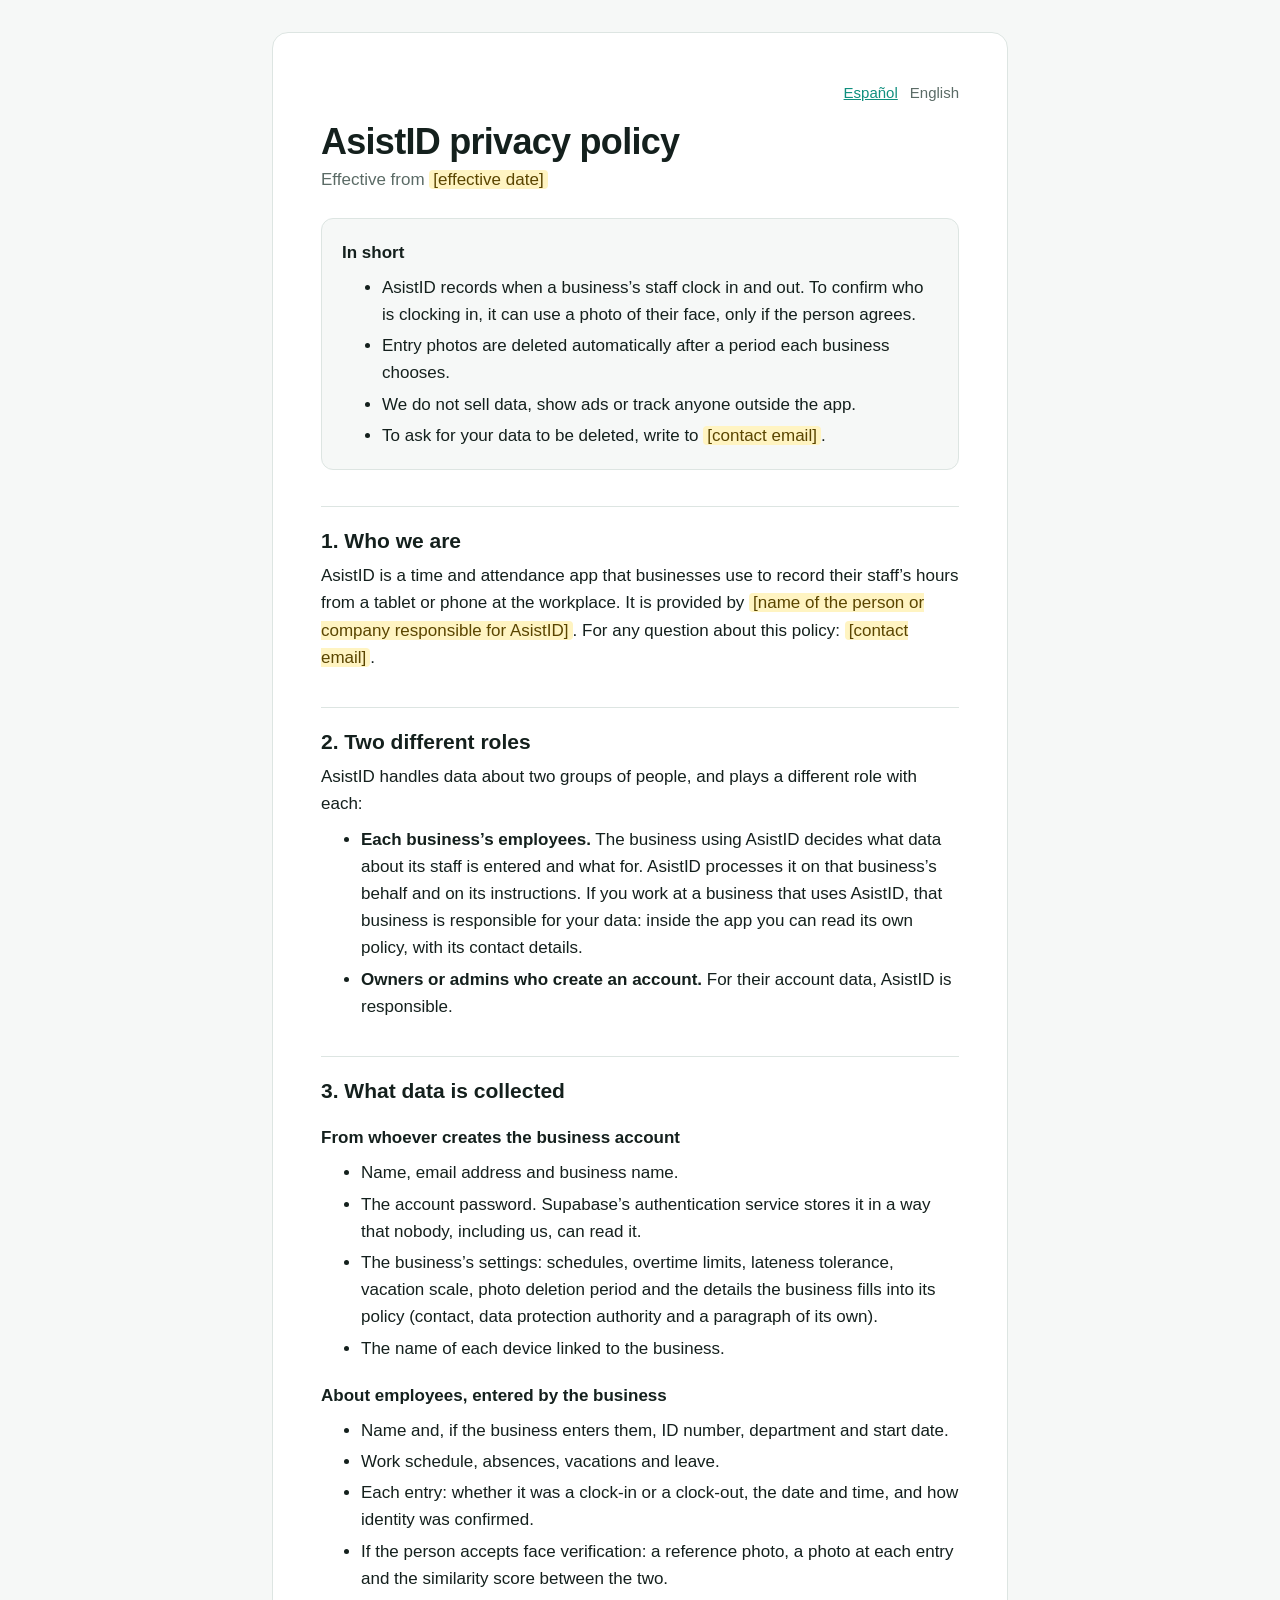
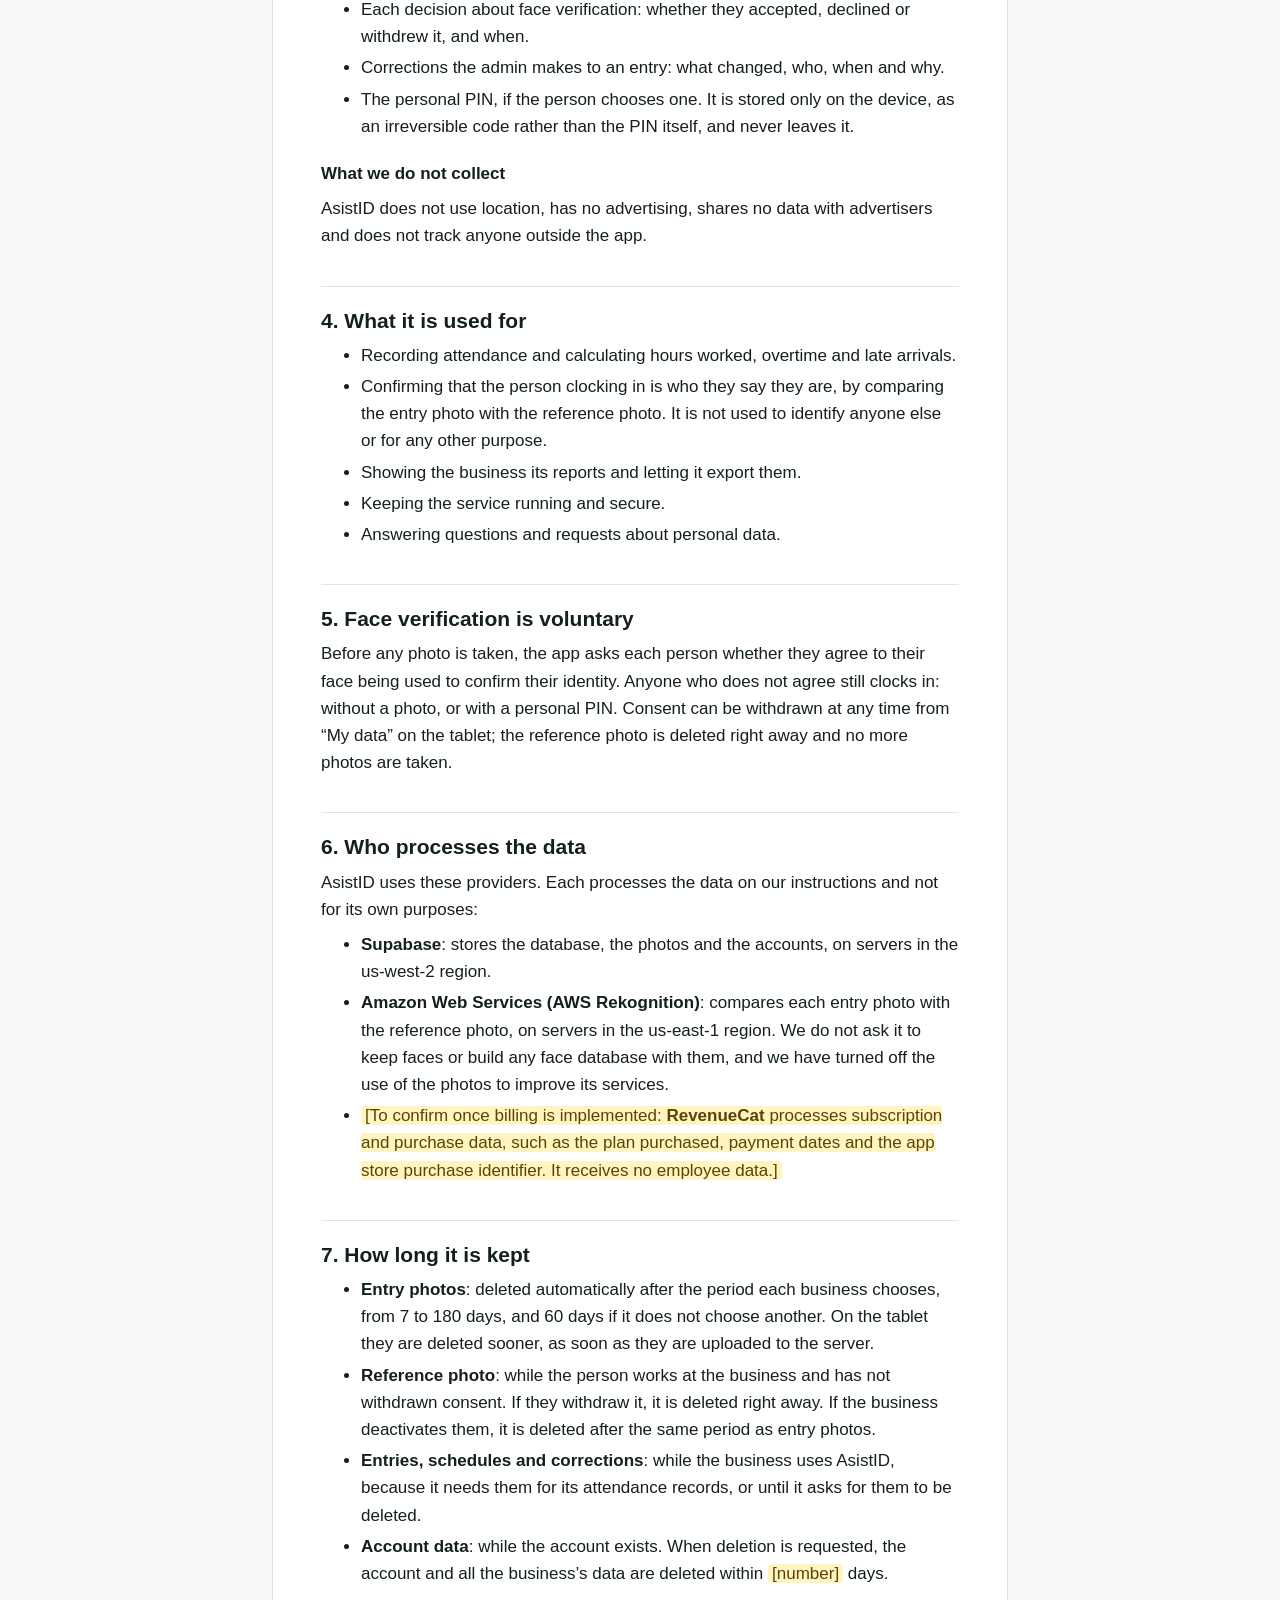
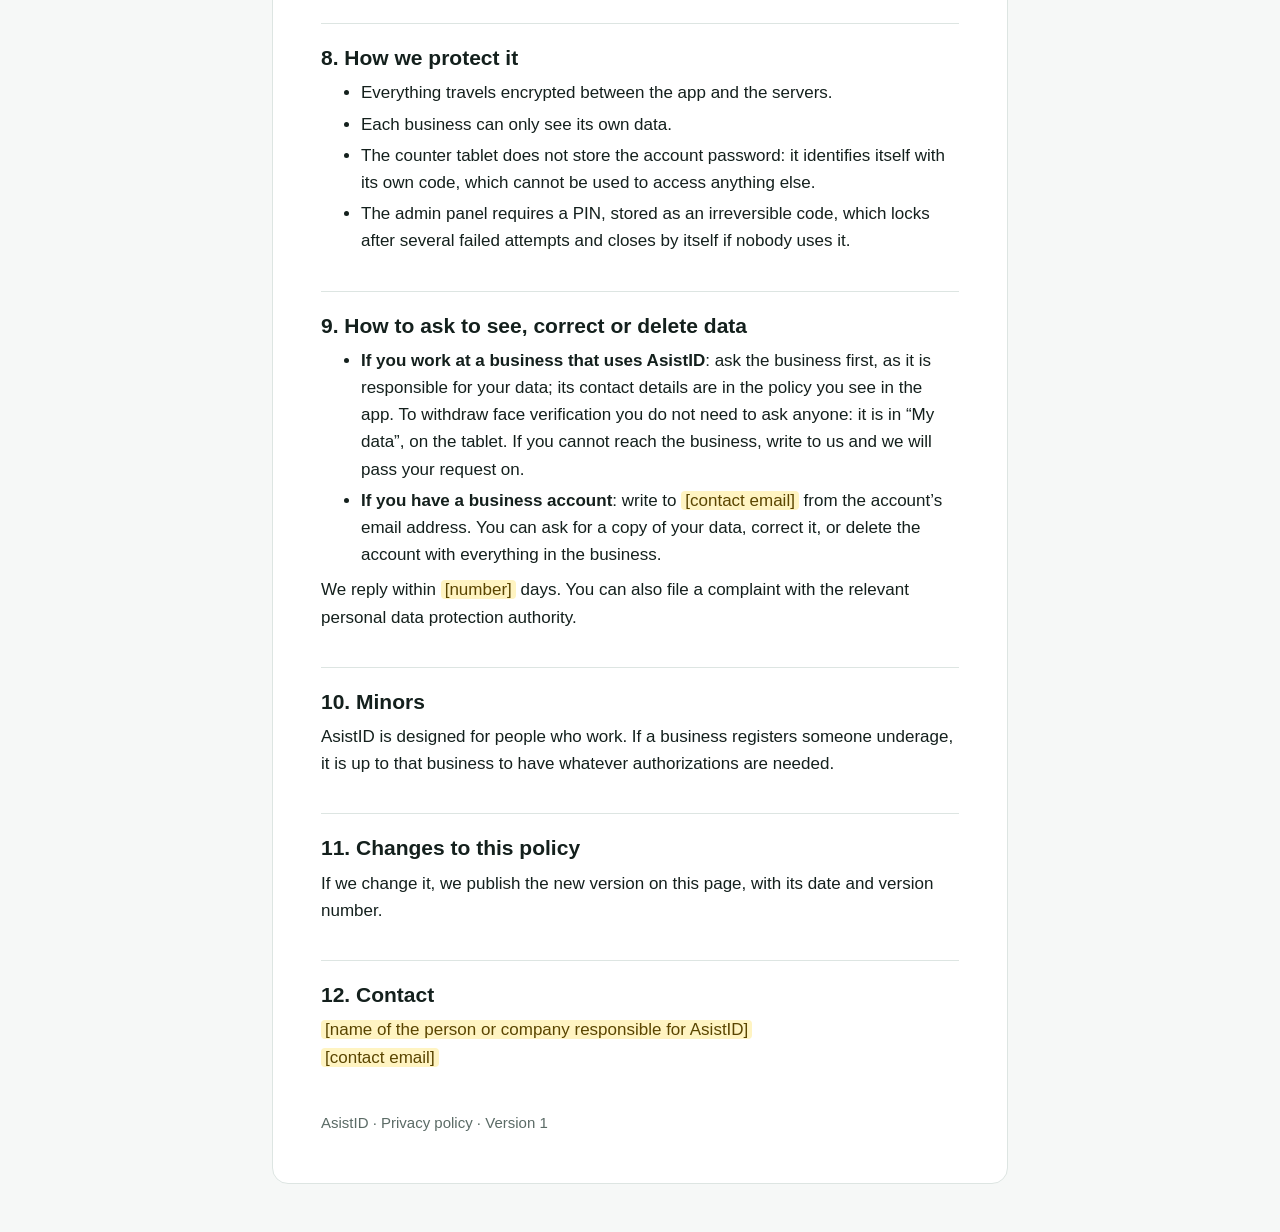
==== en/index.html @ 2f9e582d "Publica la politica de privacidad de AsistID En espanol (index.html) y en ingles (en/), sin recursos" ====
<!doctype html>
<html lang="en">
  <head>
    <meta charset="utf-8" />
    <meta name="viewport" content="width=device-width, initial-scale=1" />
    <title>Privacy policy · AsistID</title>
    <meta
      name="description"
      content="What data AsistID collects, what for, who processes it, how long it is kept and how to ask for it to be deleted."
    />
    <link rel="alternate" hreflang="es" href="../" />
    <link rel="stylesheet" href="../estilos.css" />
  </head>
  <body>
    <main class="hoja">
      <nav class="idioma" aria-label="Language">
        <a href="../" hreflang="es" lang="es">Español</a>
        <a href="./" aria-current="page">English</a>
      </nav>

      <h1>AsistID privacy policy</h1>
      <p class="vigencia">
        Effective from <span class="completar">[effective date]</span>
      </p>

      <div class="resumen">
        <p><strong>In short</strong></p>
        <ul>
          <li>
            AsistID records when a business’s staff clock in and out. To confirm who is clocking in,
            it can use a photo of their face, only if the person agrees.
          </li>
          <li>Entry photos are deleted automatically after a period each business chooses.</li>
          <li>We do not sell data, show ads or track anyone outside the app.</li>
          <li>
            To ask for your data to be deleted, write to
            <span class="completar">[contact email]</span>.
          </li>
        </ul>
      </div>

      <h2>1. Who we are</h2>
      <p>
        AsistID is a time and attendance app that businesses use to record their staff’s hours from
        a tablet or phone at the workplace. It is provided by
        <span class="completar">[name of the person or company responsible for AsistID]</span>. For
        any question about this policy: <span class="completar">[contact email]</span>.
      </p>

      <h2>2. Two different roles</h2>
      <p>AsistID handles data about two groups of people, and plays a different role with each:</p>
      <ul>
        <li>
          <strong>Each business’s employees.</strong> The business using AsistID decides what data
          about its staff is entered and what for. AsistID processes it on that business’s behalf
          and on its instructions. If you work at a business that uses AsistID, that business is
          responsible for your data: inside the app you can read its own policy, with its contact
          details.
        </li>
        <li>
          <strong>Owners or admins who create an account.</strong> For their account data, AsistID
          is responsible.
        </li>
      </ul>

      <h2>3. What data is collected</h2>

      <h3>From whoever creates the business account</h3>
      <ul>
        <li>Name, email address and business name.</li>
        <li>
          The account password. Supabase’s authentication service stores it in a way that nobody,
          including us, can read it.
        </li>
        <li>
          The business’s settings: schedules, overtime limits, lateness tolerance, vacation scale,
          photo deletion period and the details the business fills into its policy (contact, data
          protection authority and a paragraph of its own).
        </li>
        <li>The name of each device linked to the business.</li>
      </ul>

      <h3>About employees, entered by the business</h3>
      <ul>
        <li>Name and, if the business enters them, ID number, department and start date.</li>
        <li>Work schedule, absences, vacations and leave.</li>
        <li>Each entry: whether it was a clock-in or a clock-out, the date and time, and how identity was confirmed.</li>
        <li>
          If the person accepts face verification: a reference photo, a photo at each entry and the
          similarity score between the two.
        </li>
        <li>Each decision about face verification: whether they accepted, declined or withdrew it, and when.</li>
        <li>Corrections the admin makes to an entry: what changed, who, when and why.</li>
        <li>
          The personal PIN, if the person chooses one. It is stored only on the device, as an
          irreversible code rather than the PIN itself, and never leaves it.
        </li>
      </ul>

      <h3>What we do not collect</h3>
      <p>
        AsistID does not use location, has no advertising, shares no data with advertisers and does
        not track anyone outside the app.
      </p>

      <h2>4. What it is used for</h2>
      <ul>
        <li>Recording attendance and calculating hours worked, overtime and late arrivals.</li>
        <li>
          Confirming that the person clocking in is who they say they are, by comparing the entry
          photo with the reference photo. It is not used to identify anyone else or for any other
          purpose.
        </li>
        <li>Showing the business its reports and letting it export them.</li>
        <li>Keeping the service running and secure.</li>
        <li>Answering questions and requests about personal data.</li>
      </ul>

      <h2>5. Face verification is voluntary</h2>
      <p>
        Before any photo is taken, the app asks each person whether they agree to their face being
        used to confirm their identity. Anyone who does not agree still clocks in: without a photo,
        or with a personal PIN. Consent can be withdrawn at any time from “My data” on the tablet;
        the reference photo is deleted right away and no more photos are taken.
      </p>

      <h2>6. Who processes the data</h2>
      <p>
        AsistID uses these providers. Each processes the data on our instructions and not for its
        own purposes:
      </p>
      <ul>
        <li>
          <strong>Supabase</strong>: stores the database, the photos and the accounts, on servers in
          the us-west-2 region.
        </li>
        <li>
          <strong>Amazon Web Services (AWS Rekognition)</strong>: compares each entry photo with the
          reference photo, on servers in the us-east-1 region. We do not ask it to keep faces or
          build any face database with them, and we have turned off the use of the photos to
          improve its services.
        </li>
        <li>
          <span class="completar"
            >[To confirm once billing is implemented: <strong>RevenueCat</strong> processes
            subscription and purchase data, such as the plan purchased, payment dates and the app
            store purchase identifier. It receives no employee data.]</span
          >
        </li>
      </ul>

      <h2>7. How long it is kept</h2>
      <ul>
        <li>
          <strong>Entry photos</strong>: deleted automatically after the period each business
          chooses, from 7 to 180 days, and 60 days if it does not choose another. On the tablet they
          are deleted sooner, as soon as they are uploaded to the server.
        </li>
        <li>
          <strong>Reference photo</strong>: while the person works at the business and has not
          withdrawn consent. If they withdraw it, it is deleted right away. If the business
          deactivates them, it is deleted after the same period as entry photos.
        </li>
        <li>
          <strong>Entries, schedules and corrections</strong>: while the business uses AsistID,
          because it needs them for its attendance records, or until it asks for them to be deleted.
        </li>
        <li>
          <strong>Account data</strong>: while the account exists. When deletion is requested, the
          account and all the business’s data are deleted within
          <span class="completar">[number]</span> days.
        </li>
      </ul>

      <h2>8. How we protect it</h2>
      <ul>
        <li>Everything travels encrypted between the app and the servers.</li>
        <li>Each business can only see its own data.</li>
        <li>
          The counter tablet does not store the account password: it identifies itself with its own
          code, which cannot be used to access anything else.
        </li>
        <li>
          The admin panel requires a PIN, stored as an irreversible code, which locks after several
          failed attempts and closes by itself if nobody uses it.
        </li>
      </ul>

      <h2>9. How to ask to see, correct or delete data</h2>
      <ul>
        <li>
          <strong>If you work at a business that uses AsistID</strong>: ask the business first, as it
          is responsible for your data; its contact details are in the policy you see in the app. To
          withdraw face verification you do not need to ask anyone: it is in “My data”, on the
          tablet. If you cannot reach the business, write to us and we will pass your request on.
        </li>
        <li>
          <strong>If you have a business account</strong>: write to
          <span class="completar">[contact email]</span> from the account’s email address. You can
          ask for a copy of your data, correct it, or delete the account with everything in the
          business.
        </li>
      </ul>
      <p>
        We reply within <span class="completar">[number]</span> days. You can also file a complaint
        with the relevant personal data protection authority.
      </p>

      <h2>10. Minors</h2>
      <p>
        AsistID is designed for people who work. If a business registers someone underage, it is up
        to that business to have whatever authorizations are needed.
      </p>

      <h2>11. Changes to this policy</h2>
      <p>
        If we change it, we publish the new version on this page, with its date and version number.
      </p>

      <h2>12. Contact</h2>
      <p>
        <span class="completar">[name of the person or company responsible for AsistID]</span><br />
        <span class="completar">[contact email]</span>
      </p>

      <footer>AsistID · Privacy policy · Version 1</footer>
    </main>
  </body>
</html>
---- estilos.css ----
/* Política de privacidad de AsistID. Sin fuentes, scripts ni recursos
   externos: una página de privacidad no tiene por qué avisarle a nadie
   quién la está leyendo. */

:root {
  color-scheme: light;
  --fondo: #f6f8f7;
  --hoja: #ffffff;
  --texto: #14201d;
  --suave: #5b6b66;
  --borde: #dde5e2;
  --acento: #0f8f7e;
  --marca-fondo: #fff4c2;
  --marca-texto: #5a4500;
}

@media (prefers-color-scheme: dark) {
  :root {
    color-scheme: dark;
    --fondo: #0d1413;
    --hoja: #141e1c;
    --texto: #e7efec;
    --suave: #9fb1ab;
    --borde: #26332f;
    --acento: #4fd1bd;
    --marca-fondo: #4a3d00;
    --marca-texto: #ffe58a;
  }
}

* {
  box-sizing: border-box;
}

body {
  margin: 0;
  background: var(--fondo);
  color: var(--texto);
  font: 17px/1.6 -apple-system, BlinkMacSystemFont, 'Segoe UI', Roboto, 'Helvetica Neue', Arial,
    sans-serif;
  padding-inline: 16px;
}

.hoja {
  max-width: 46rem;
  margin: 32px auto 48px;
  background: var(--hoja);
  border: 1px solid var(--borde);
  border-radius: 16px;
  padding: clamp(20px, 5vw, 48px);
}

.idioma {
  display: flex;
  justify-content: flex-end;
  gap: 12px;
  font-size: 15px;
}

.idioma a,
a {
  color: var(--acento);
}

.idioma [aria-current='page'] {
  color: var(--suave);
  text-decoration: none;
  pointer-events: none;
}

h1 {
  font-size: clamp(28px, 6vw, 36px);
  line-height: 1.15;
  letter-spacing: -0.02em;
  margin: 16px 0 4px;
}

.vigencia {
  color: var(--suave);
  margin: 0 0 24px;
}

h2 {
  font-size: 21px;
  line-height: 1.3;
  margin: 36px 0 8px;
  padding-top: 20px;
  border-top: 1px solid var(--borde);
}

h3 {
  font-size: 17px;
  margin: 20px 0 4px;
}

p,
ul {
  margin: 8px 0;
}

li {
  margin: 4px 0;
}

/* Lo que falta completar antes de publicar: que se vea de lejos. */
.completar {
  background: var(--marca-fondo);
  color: var(--marca-texto);
  border-radius: 4px;
  padding: 0 4px;
}

.resumen {
  background: var(--fondo);
  border: 1px solid var(--borde);
  border-radius: 12px;
  padding: 12px 20px;
}

footer {
  color: var(--suave);
  font-size: 15px;
  margin-top: 40px;
}
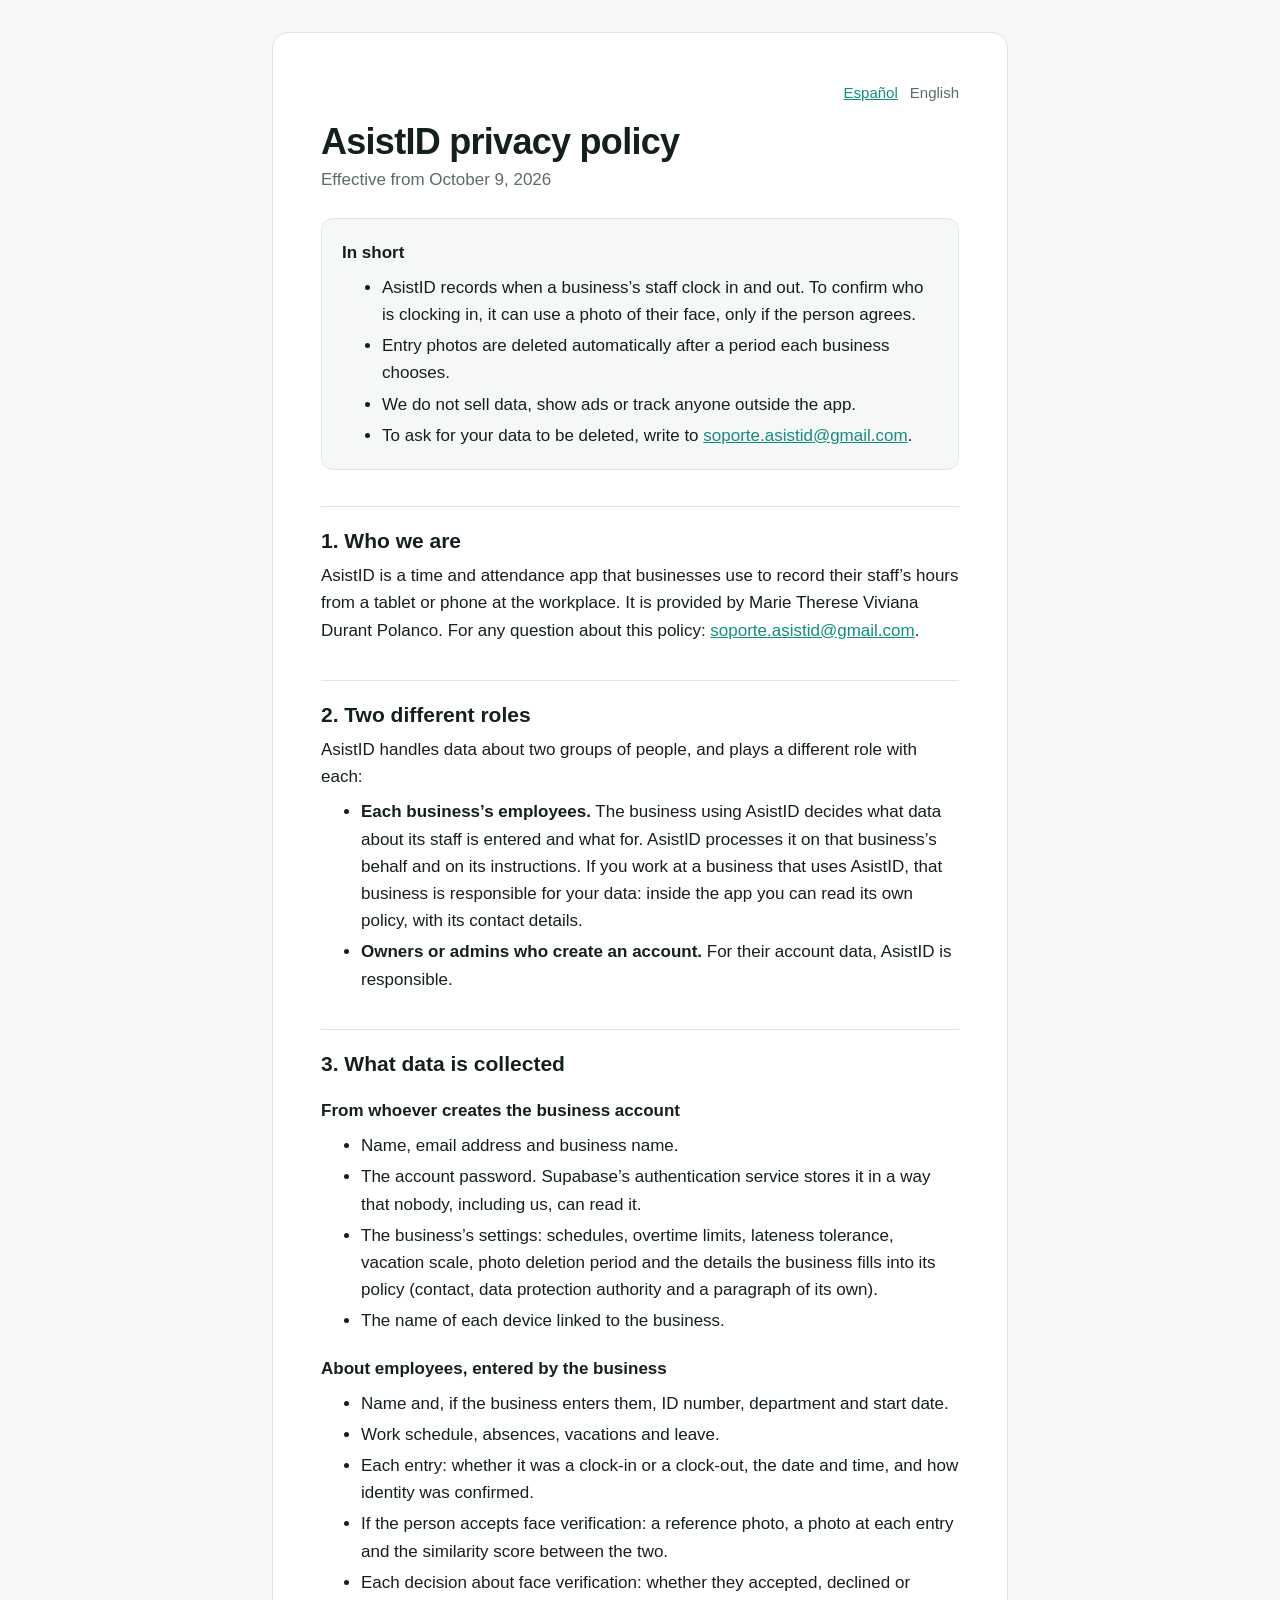
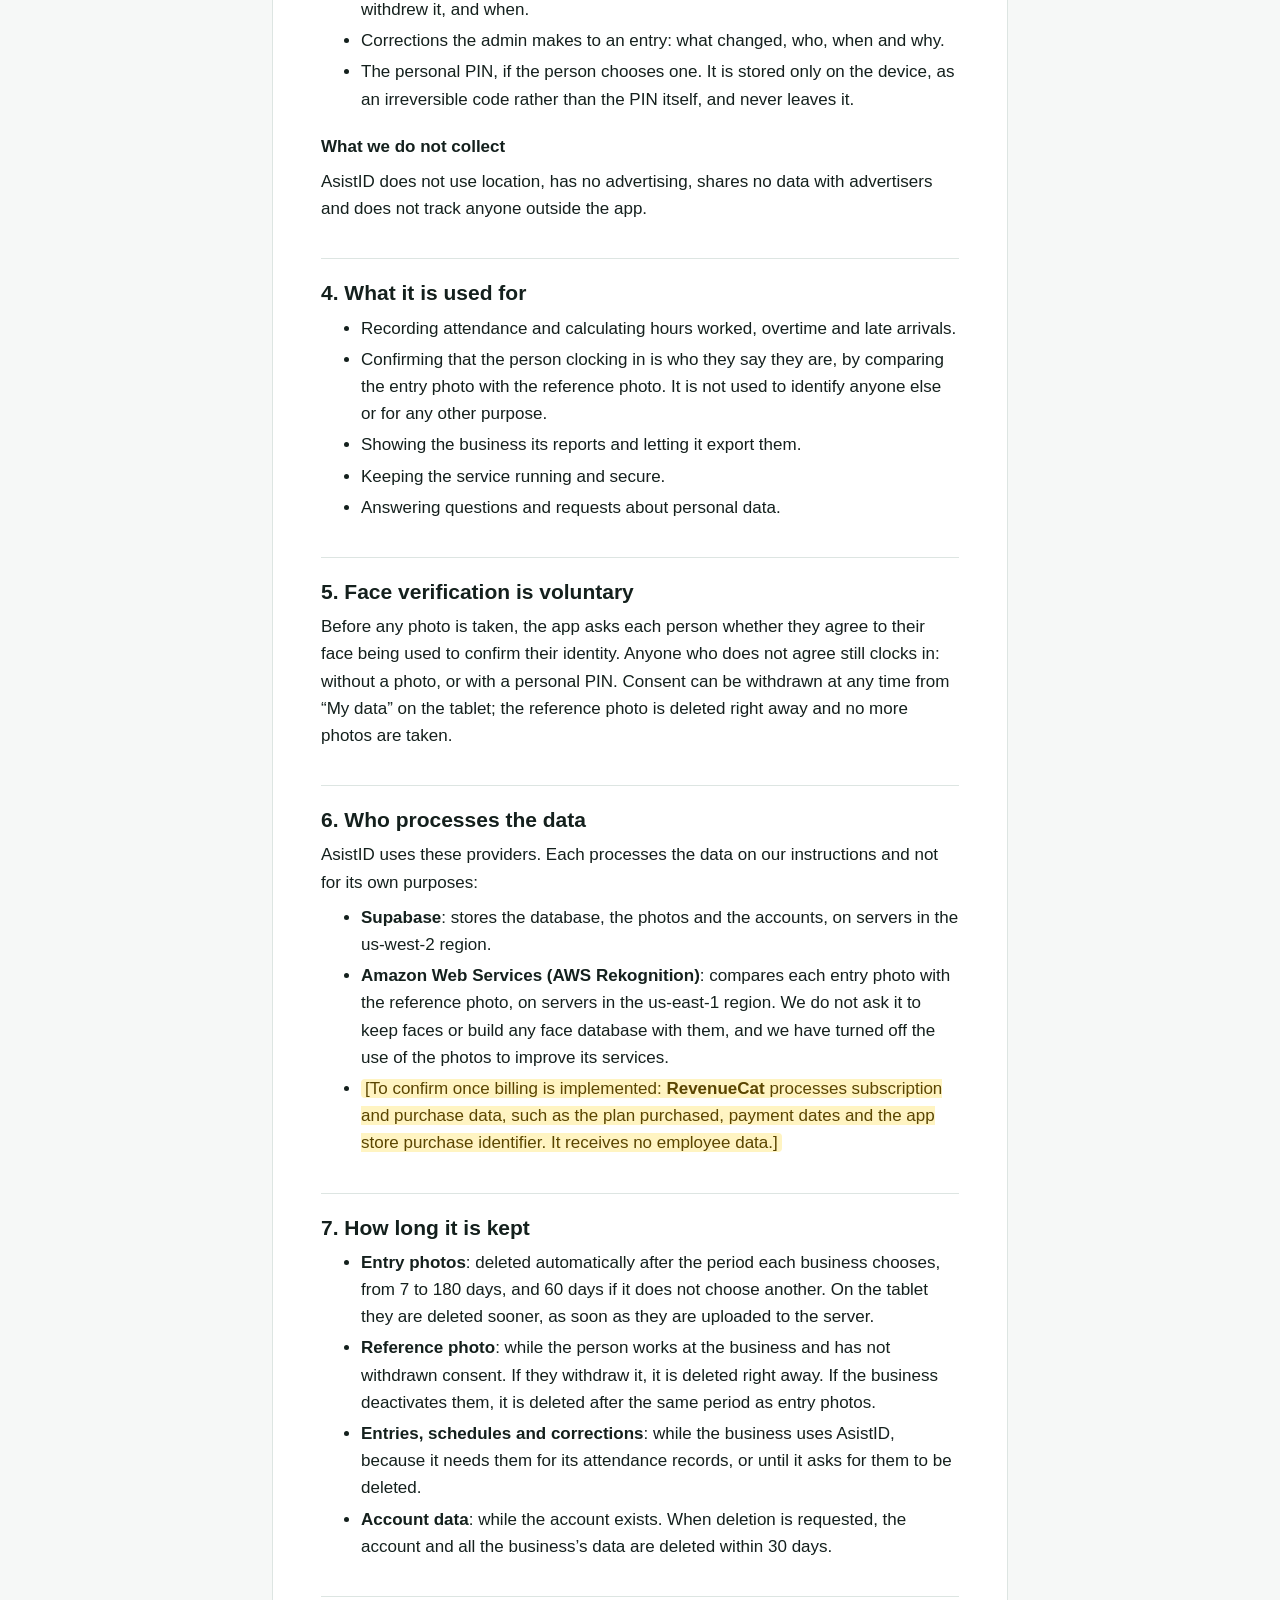
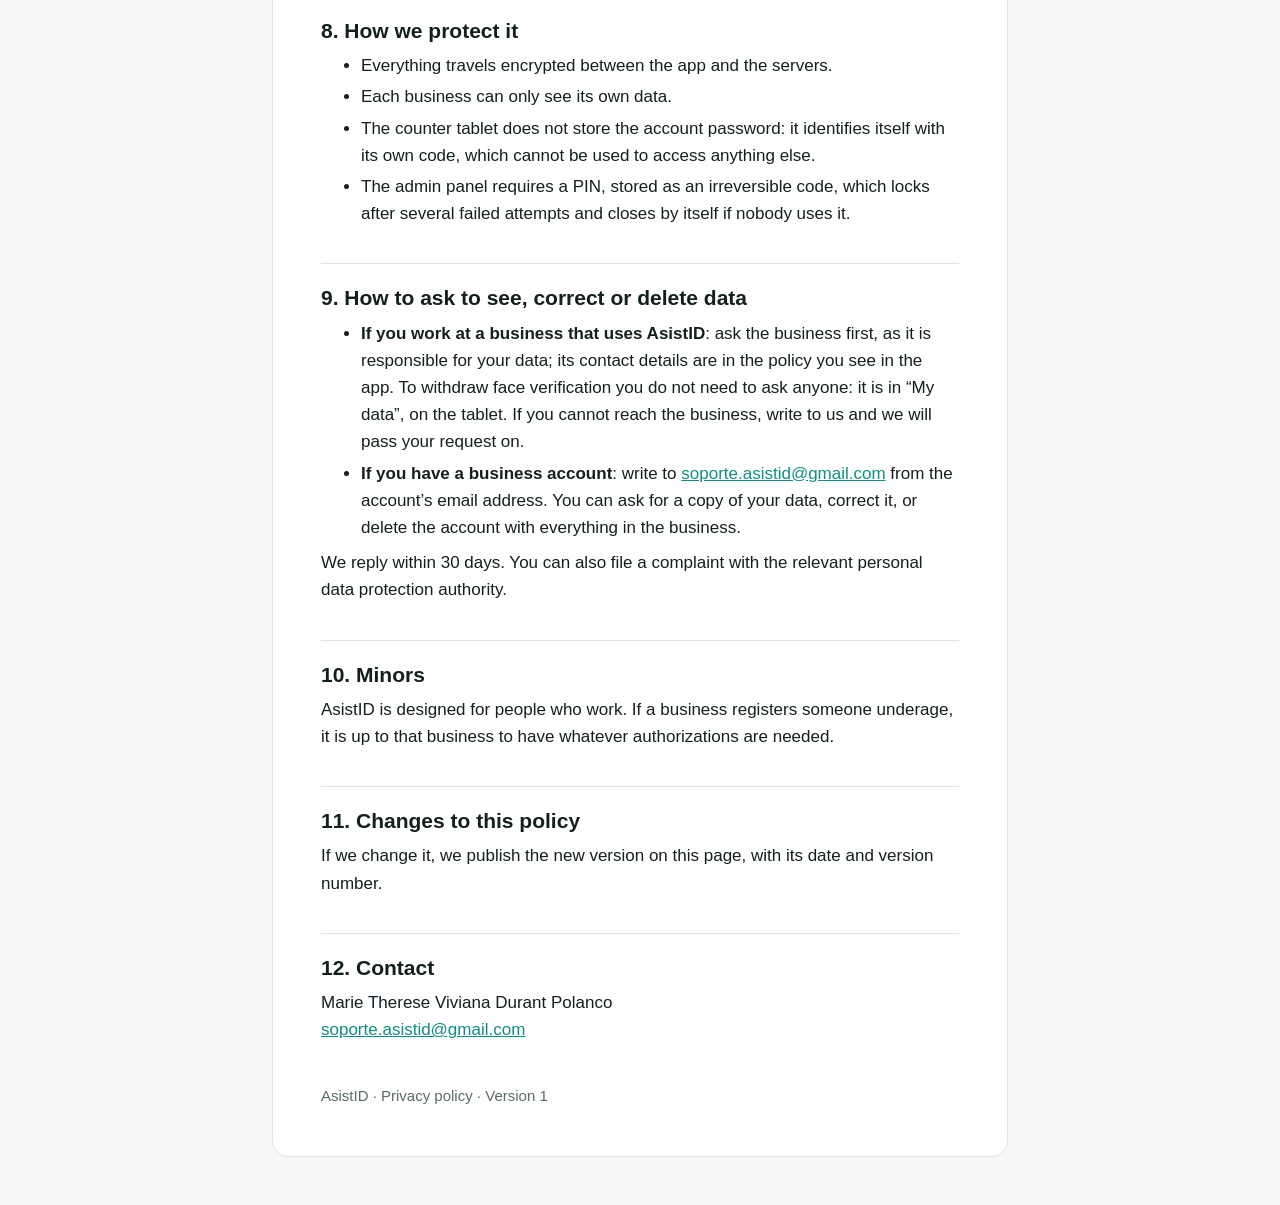
==== commit 98c8118e: "Completa los datos de la politica de privacidad Fecha de entrada en vigor, responsable, correo de co" ====
--- a/en/index.html
+++ b/en/index.html
@@ -20,7 +20,7 @@
 
       <h1>AsistID privacy policy</h1>
       <p class="vigencia">
-        Effective from <span class="completar">[effective date]</span>
+        Effective from October 9, 2026
       </p>
 
       <div class="resumen">
@@ -34,7 +34,7 @@
           <li>We do not sell data, show ads or track anyone outside the app.</li>
           <li>
             To ask for your data to be deleted, write to
-            <span class="completar">[contact email]</span>.
+            <a href="mailto:soporte.asistid@gmail.com">soporte.asistid@gmail.com</a>.
           </li>
         </ul>
       </div>
@@ -43,8 +43,8 @@
       <p>
         AsistID is a time and attendance app that businesses use to record their staff’s hours from
         a tablet or phone at the workplace. It is provided by
-        <span class="completar">[name of the person or company responsible for AsistID]</span>. For
-        any question about this policy: <span class="completar">[contact email]</span>.
+        Marie Therese Viviana Durant Polanco. For
+        any question about this policy: <a href="mailto:soporte.asistid@gmail.com">soporte.asistid@gmail.com</a>.
       </p>
 
       <h2>2. Two different roles</h2>
@@ -168,7 +168,7 @@
         <li>
           <strong>Account data</strong>: while the account exists. When deletion is requested, the
           account and all the business’s data are deleted within
-          <span class="completar">[number]</span> days.
+          30 days.
         </li>
       </ul>
 
@@ -196,13 +196,13 @@
         </li>
         <li>
           <strong>If you have a business account</strong>: write to
-          <span class="completar">[contact email]</span> from the account’s email address. You can
+          <a href="mailto:soporte.asistid@gmail.com">soporte.asistid@gmail.com</a> from the account’s email address. You can
           ask for a copy of your data, correct it, or delete the account with everything in the
           business.
         </li>
       </ul>
       <p>
-        We reply within <span class="completar">[number]</span> days. You can also file a complaint
+        We reply within 30 days. You can also file a complaint
         with the relevant personal data protection authority.
       </p>
 
@@ -219,8 +219,8 @@
 
       <h2>12. Contact</h2>
       <p>
-        <span class="completar">[name of the person or company responsible for AsistID]</span><br />
-        <span class="completar">[contact email]</span>
+        Marie Therese Viviana Durant Polanco<br />
+        <a href="mailto:soporte.asistid@gmail.com">soporte.asistid@gmail.com</a>
       </p>
 
       <footer>AsistID · Privacy policy · Version 1</footer>
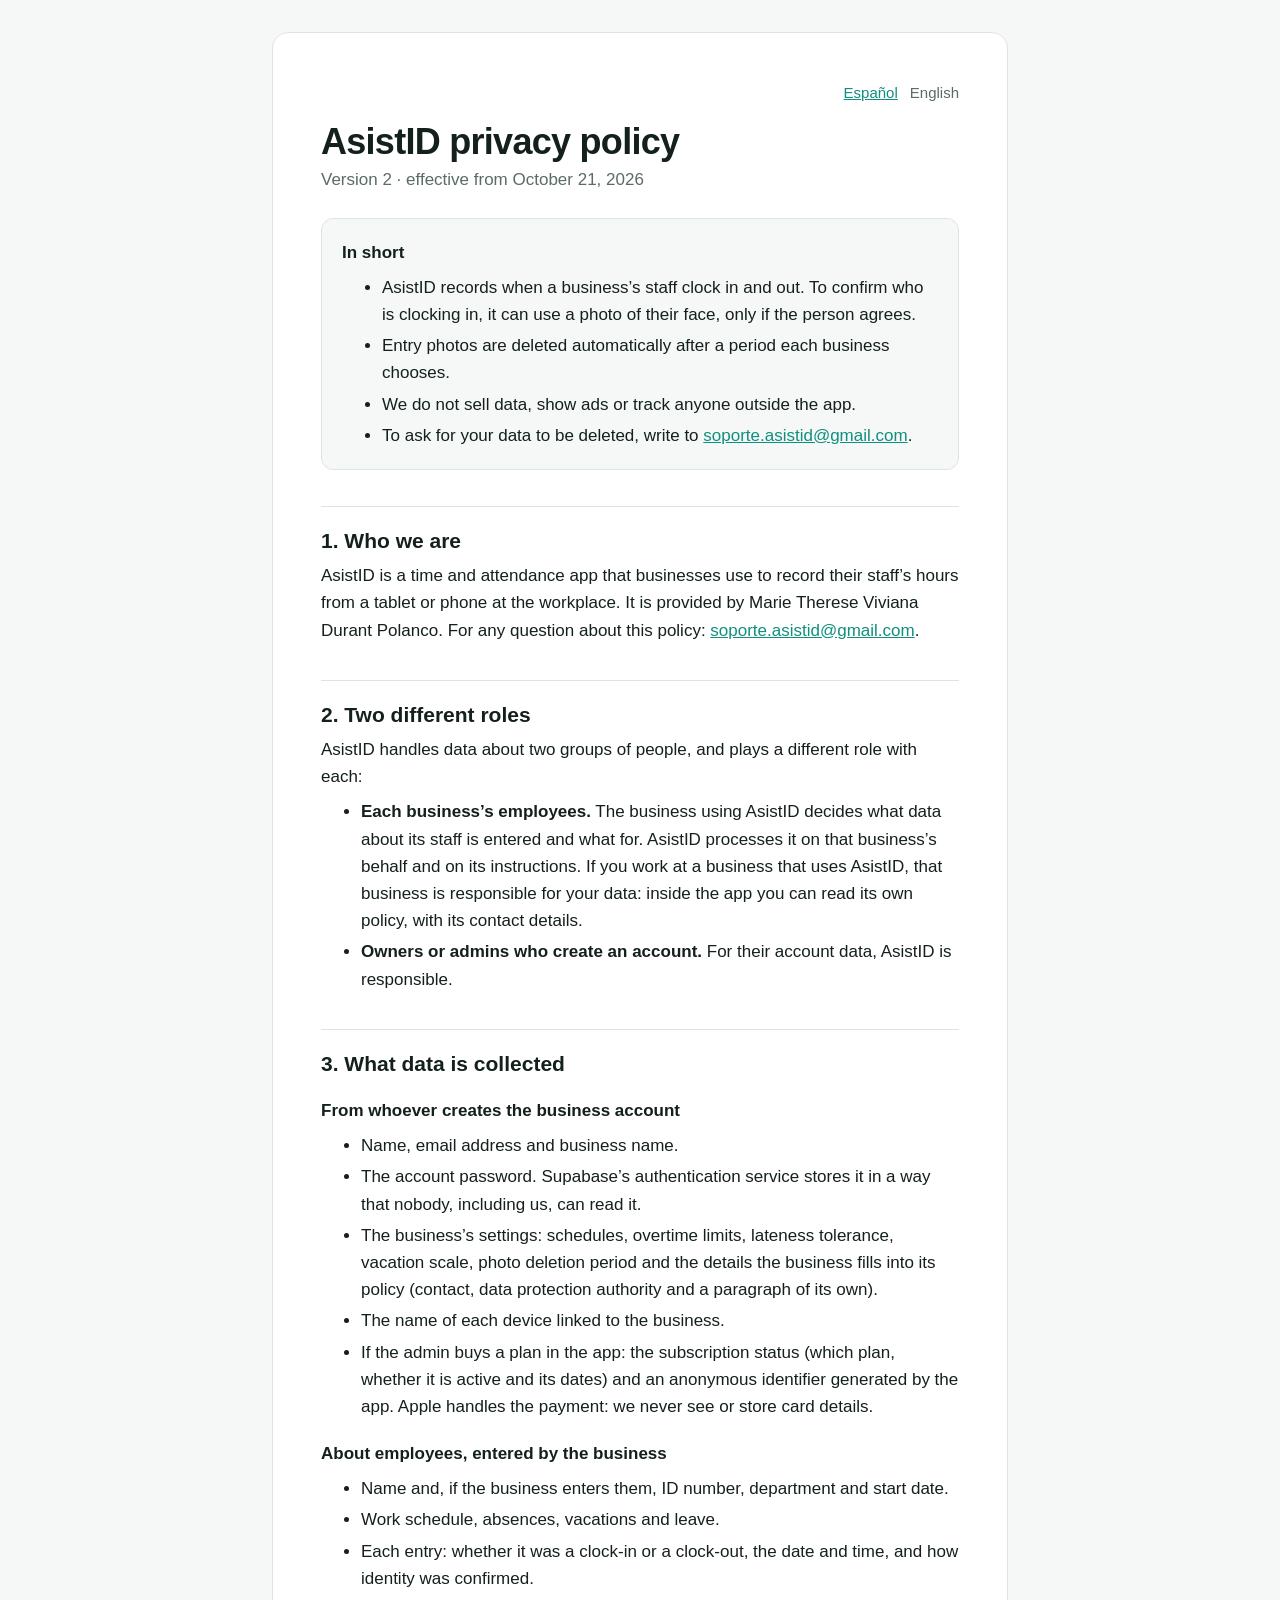
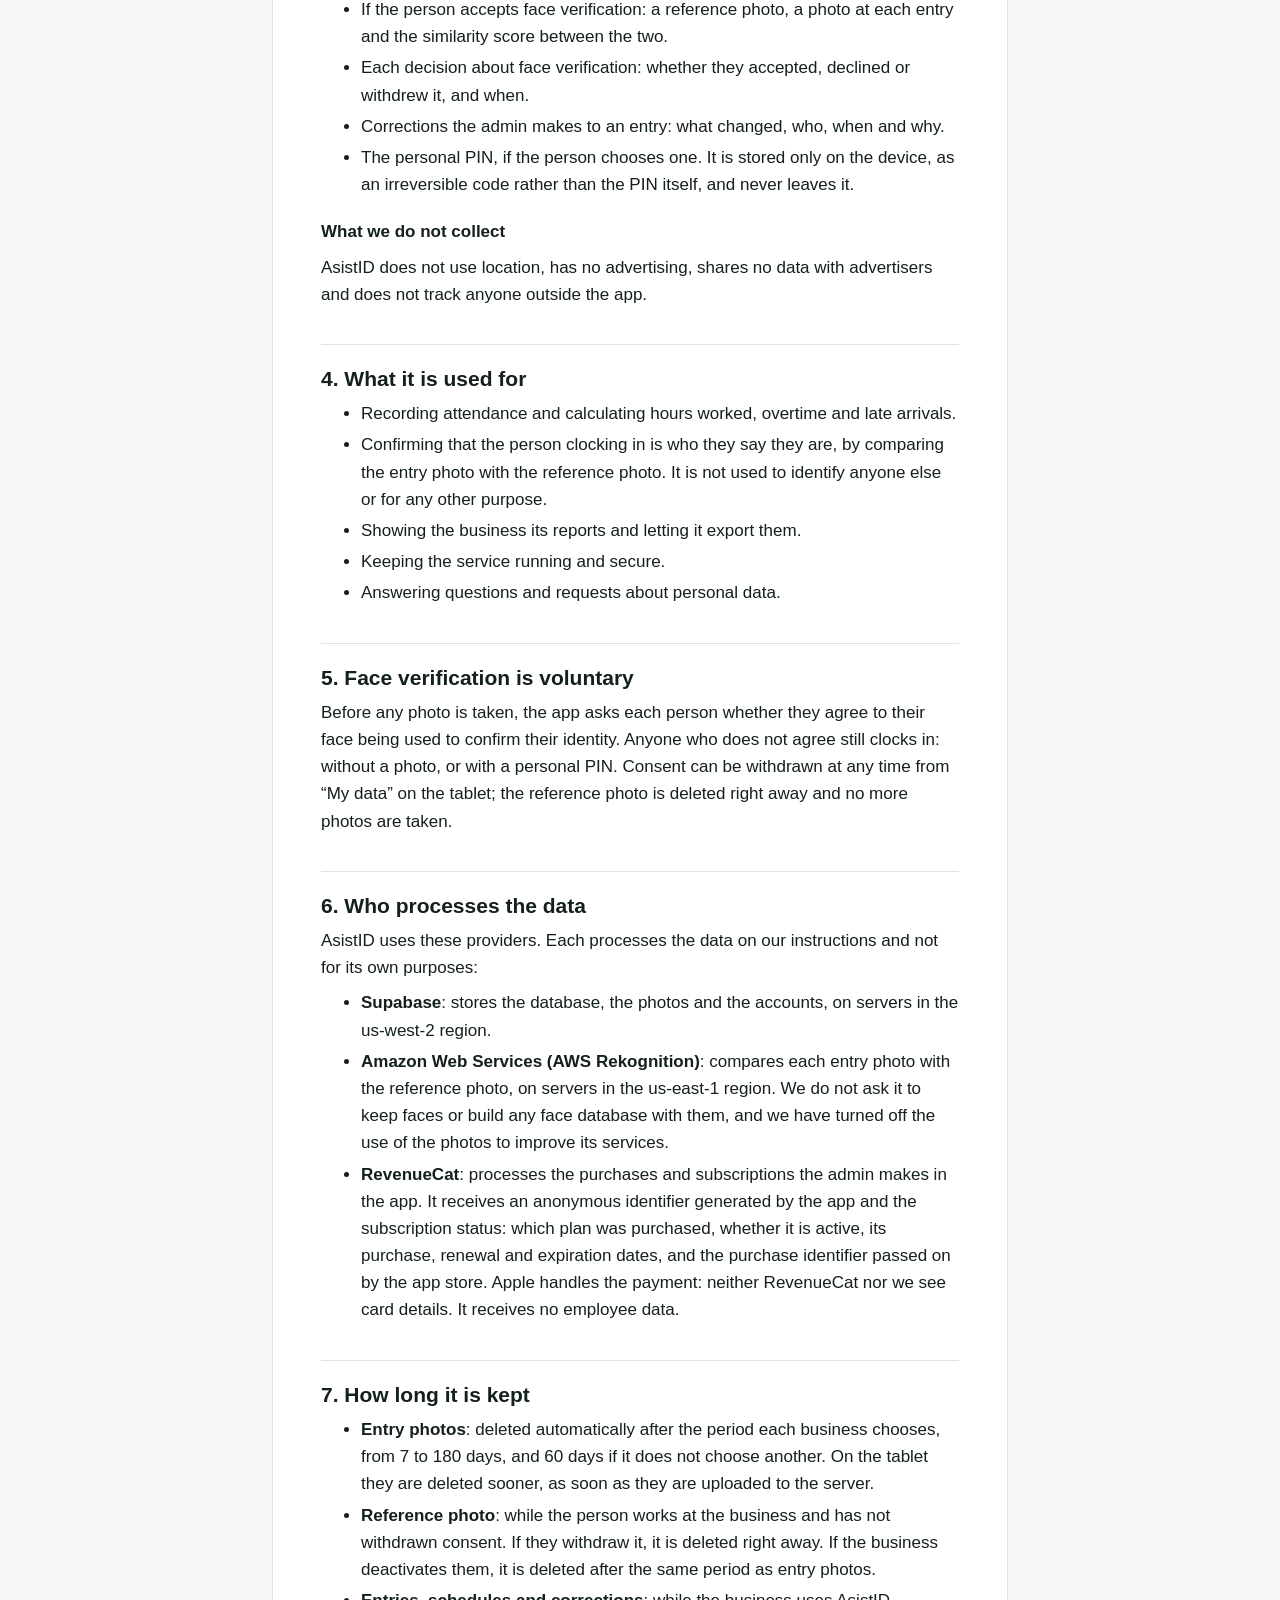
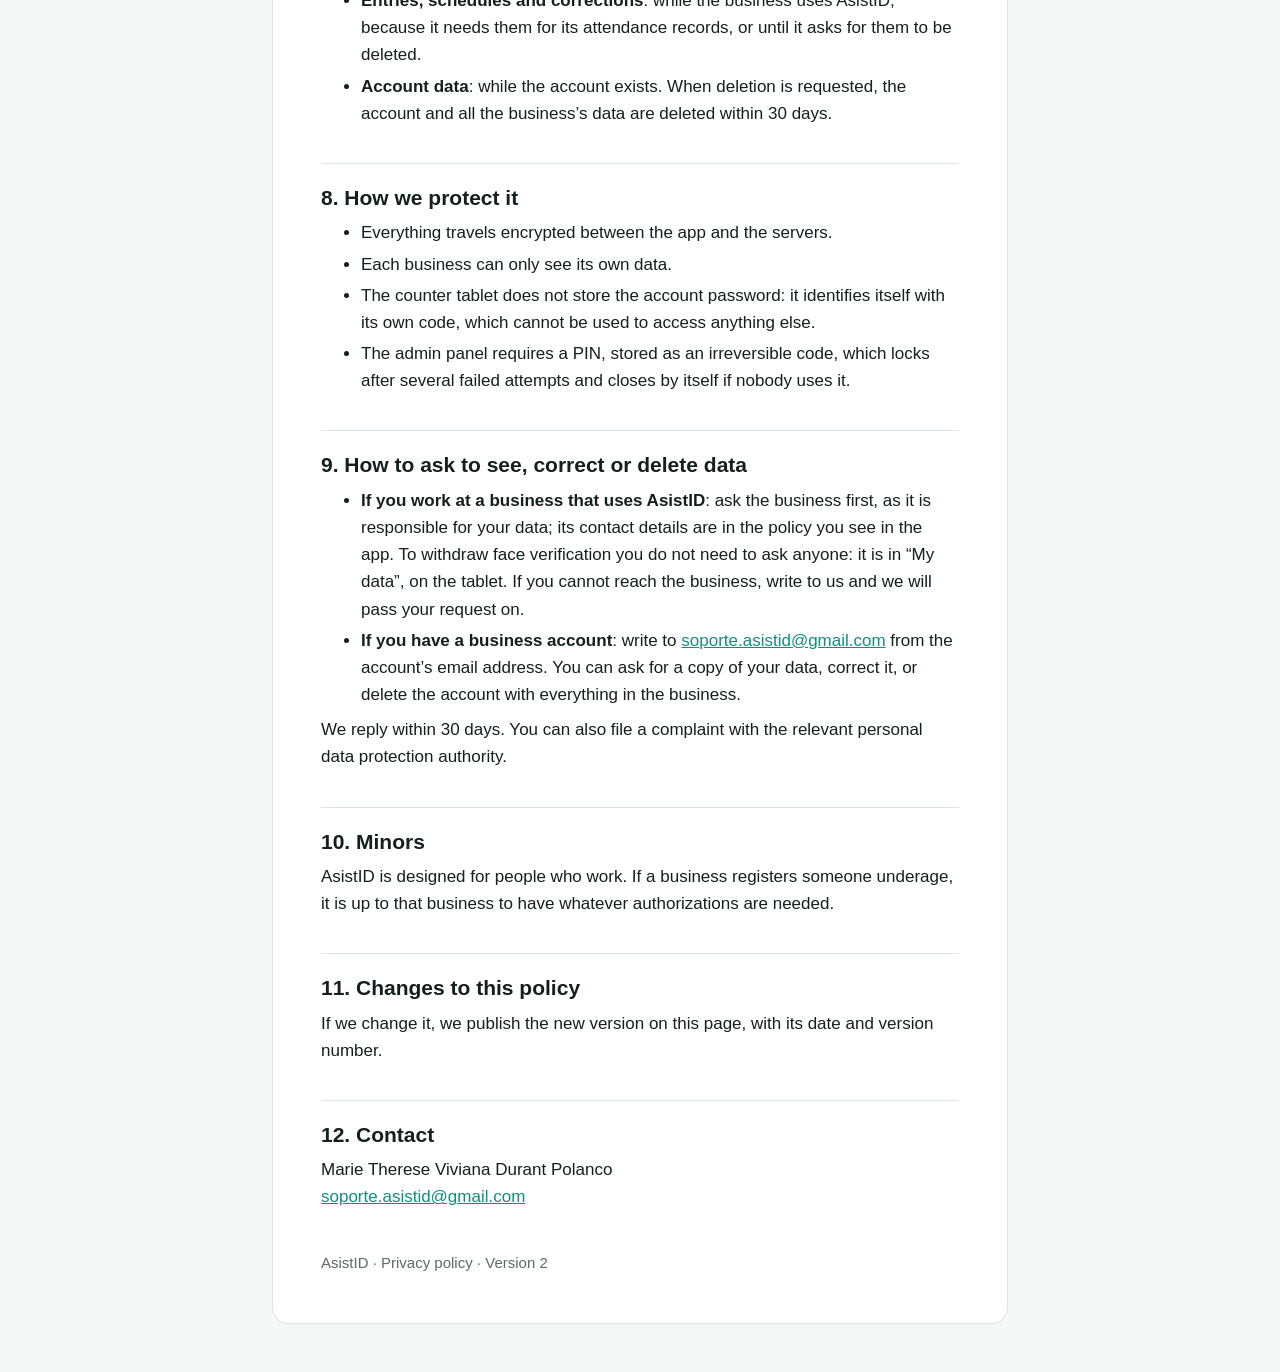
==== commit 08ec2ee2: "Agrega RevenueCat a la politica (version 2) RevenueCat procesa las compras y suscripciones del admin" ====
--- a/en/index.html
+++ b/en/index.html
@@ -20,7 +20,7 @@
 
       <h1>AsistID privacy policy</h1>
       <p class="vigencia">
-        Effective from October 9, 2026
+        Version 2 · effective from October 21, 2026
       </p>
 
       <div class="resumen">
@@ -78,6 +78,11 @@
           protection authority and a paragraph of its own).
         </li>
         <li>The name of each device linked to the business.</li>
+        <li>
+          If the admin buys a plan in the app: the subscription status (which plan, whether it is
+          active and its dates) and an anonymous identifier generated by the app. Apple handles the
+          payment: we never see or store card details.
+        </li>
       </ul>
 
       <h3>About employees, entered by the business</h3>
@@ -141,11 +146,11 @@
           improve its services.
         </li>
         <li>
-          <span class="completar"
-            >[To confirm once billing is implemented: <strong>RevenueCat</strong> processes
-            subscription and purchase data, such as the plan purchased, payment dates and the app
-            store purchase identifier. It receives no employee data.]</span
-          >
+          <strong>RevenueCat</strong>: processes the purchases and subscriptions the admin makes in
+          the app. It receives an anonymous identifier generated by the app and the subscription
+          status: which plan was purchased, whether it is active, its purchase, renewal and
+          expiration dates, and the purchase identifier passed on by the app store. Apple handles
+          the payment: neither RevenueCat nor we see card details. It receives no employee data.
         </li>
       </ul>
 
@@ -223,7 +228,7 @@
         <a href="mailto:soporte.asistid@gmail.com">soporte.asistid@gmail.com</a>
       </p>
 
-      <footer>AsistID · Privacy policy · Version 1</footer>
+      <footer>AsistID · Privacy policy · Version 2</footer>
     </main>
   </body>
 </html>
